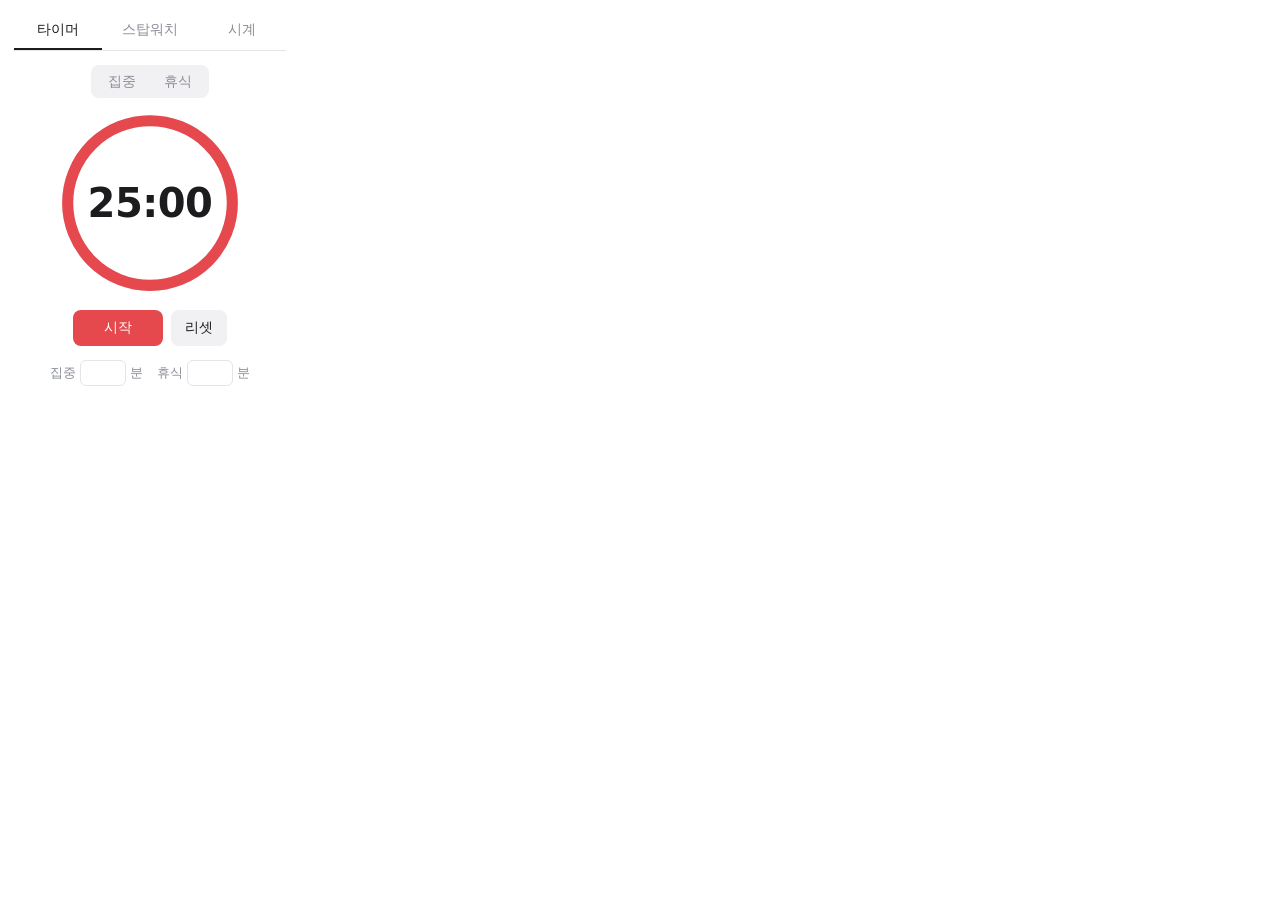
==== popup.html @ 349a6e18 "Add Focus Timer extension (timer/stopwatch/clock, badge countdown, notifications) Co-Authored-By: Cl" ====
<!doctype html>
<html lang="ko">
<head>
  <meta charset="utf-8" />
  <link rel="stylesheet" href="popup.css" />
</head>
<body>
  <nav class="tabs">
    <button data-tab="timer" class="on">타이머</button>
    <button data-tab="stopwatch">스탑워치</button>
    <button data-tab="clock">시계</button>
  </nav>

  <section id="timer" class="pane on">
    <div class="modes">
      <button data-mode="focus">집중</button>
      <button data-mode="break">휴식</button>
    </div>
    <div class="ring">
      <svg viewBox="0 0 120 120">
        <circle class="track" cx="60" cy="60" r="52" />
        <circle class="bar" id="bar" cx="60" cy="60" r="52" />
      </svg>
      <div class="big" id="tDisplay">25:00</div>
    </div>
    <div class="controls">
      <button id="tStart" class="primary">시작</button>
      <button id="tReset">리셋</button>
    </div>
    <div class="settings">
      <label>집중 <input id="focusMin" type="number" min="1" max="180" /> 분</label>
      <label>휴식 <input id="breakMin" type="number" min="1" max="180" /> 분</label>
    </div>
  </section>

  <section id="stopwatch" class="pane">
    <div class="big sw" id="swDisplay">00:00.00</div>
    <div class="controls">
      <button id="swStart" class="primary">시작</button>
      <button id="swLap">랩</button>
      <button id="swReset">리셋</button>
    </div>
    <ol id="laps"></ol>
  </section>

  <section id="clock" class="pane">
    <div class="big" id="clockTime">--:--:--</div>
    <div class="date" id="clockDate"></div>
  </section>

  <script src="popup.js"></script>
</body>
</html>
---- popup.css ----
:root {
  --bg: #ffffff; --fg: #1c1c1f; --muted: #8b8d98; --line: #e4e4e9;
  --accent: #e5484d; --rest: #30a46c; --btn: #f1f1f4;
}
@media (prefers-color-scheme: dark) {
  :root { --bg: #18191b; --fg: #edeef0; --line: #2e3035; --btn: #26282c; }
}
* { box-sizing: border-box; }
body { width: 300px; margin: 0; padding: 12px 14px 16px; background: var(--bg); color: var(--fg);
  font: 14px/1.4 system-ui, "Segoe UI", "Malgun Gothic", sans-serif; }
button { font: inherit; border: 0; border-radius: 8px; padding: 8px 14px; background: var(--btn);
  color: var(--fg); cursor: pointer; }
button:hover { filter: brightness(0.95); }
button.primary { background: var(--accent); color: #fff; min-width: 90px; }
body.rest button.primary { background: var(--rest); }

.tabs { display: flex; gap: 4px; border-bottom: 1px solid var(--line); margin-bottom: 14px; }
.tabs button { flex: 1; background: none; border-radius: 0; padding: 8px 10px; color: var(--muted);
  border-bottom: 2px solid transparent; }
.tabs button.on { color: var(--fg); border-bottom-color: var(--fg); }

.pane { display: none; text-align: center; }
.pane.on { display: block; }

.modes { display: inline-flex; background: var(--btn); border-radius: 8px; padding: 3px; margin-bottom: 10px; }
.modes button { padding: 4px 14px; background: none; color: var(--muted); }
.modes button.on { background: var(--bg); color: var(--fg); }

.ring { position: relative; width: 190px; height: 190px; margin: 0 auto 12px; }
.ring svg { width: 100%; height: 100%; transform: rotate(-90deg); }
.ring circle { fill: none; stroke-width: 7; }
.track { stroke: var(--line); }
.bar { stroke: var(--accent); stroke-linecap: round; }
body.rest .bar { stroke: var(--rest); }
.ring .big { position: absolute; inset: 0; display: grid; place-items: center; }

.big { font-size: 40px; font-weight: 600; font-variant-numeric: tabular-nums; letter-spacing: -0.5px; }
.big.sw { font-size: 36px; margin: 28px 0 18px; }
.controls { display: flex; gap: 8px; justify-content: center; }

.settings { display: flex; justify-content: center; gap: 14px; margin-top: 14px; color: var(--muted); font-size: 13px; }
.settings input { width: 46px; padding: 3px 4px; border: 1px solid var(--line); border-radius: 6px;
  background: var(--bg); color: var(--fg); text-align: center; font: inherit; }

#laps { max-height: 150px; overflow-y: auto; margin: 14px 0 0; padding: 0 4px; list-style: none;
  font-variant-numeric: tabular-nums; }
#laps li { display: flex; justify-content: space-between; padding: 5px 0; border-bottom: 1px solid var(--line); font-size: 13px; }
#laps li span:first-child { color: var(--muted); }

#clock .big { font-size: 48px; margin-top: 40px; }
.date { color: var(--muted); margin: 6px 0 40px; }
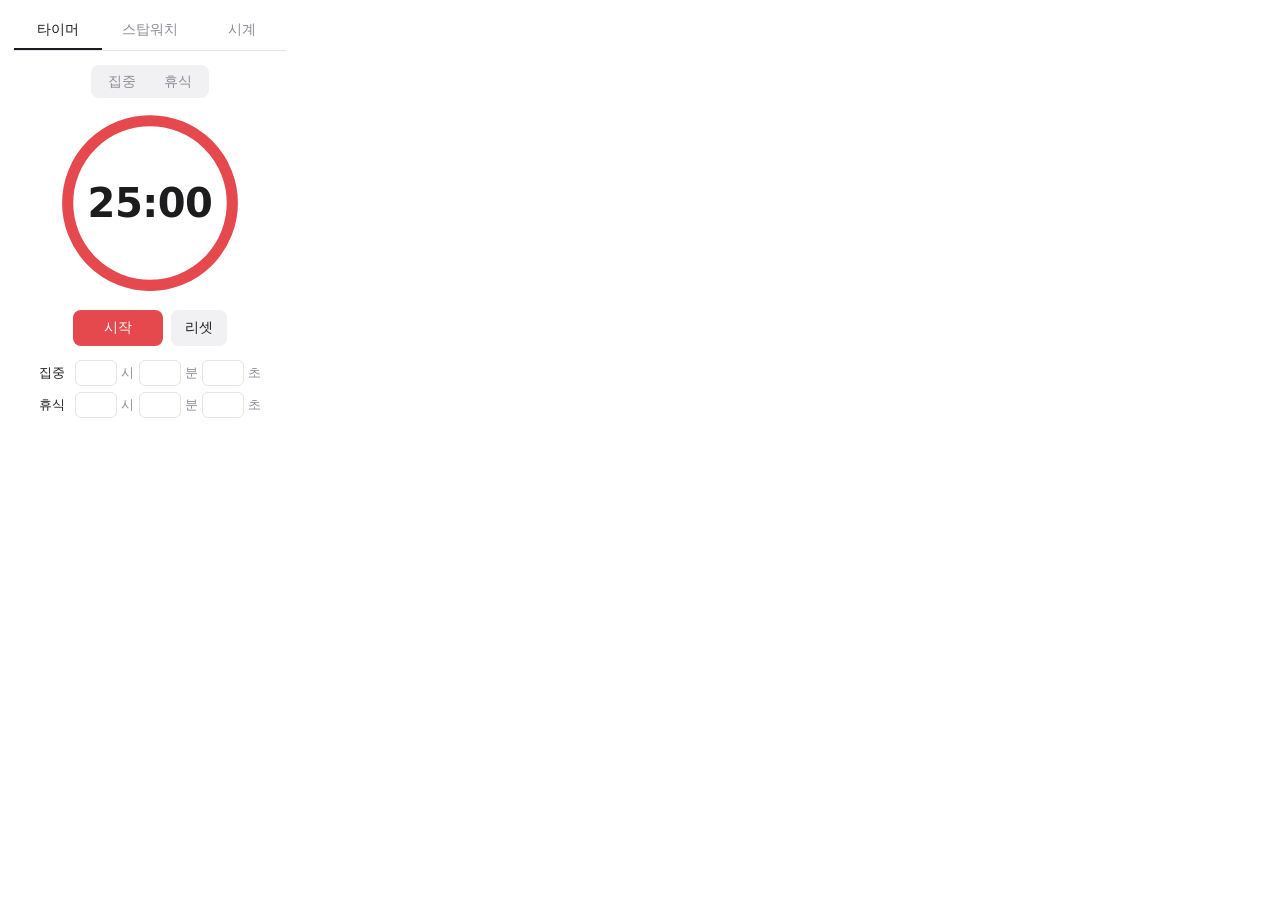
==== commit 486651c4: "Timer: set and display hours/minutes/seconds Co-Authored-By: Claude Opus 5.5 <noreply@anthropic.com>" ====
--- a/popup.html
+++ b/popup.html
@@ -28,8 +28,18 @@
       <button id="tReset">리셋</button>
     </div>
     <div class="settings">
-      <label>집중 <input id="focusMin" type="number" min="1" max="180" /> 분</label>
-      <label>휴식 <input id="breakMin" type="number" min="1" max="180" /> 분</label>
+      <div class="row" data-key="focusSec">
+        <span>집중</span>
+        <input data-u="3600" type="number" min="0" max="23" /> 시
+        <input data-u="60" type="number" min="0" max="59" /> 분
+        <input data-u="1" type="number" min="0" max="59" /> 초
+      </div>
+      <div class="row" data-key="breakSec">
+        <span>휴식</span>
+        <input data-u="3600" type="number" min="0" max="23" /> 시
+        <input data-u="60" type="number" min="0" max="59" /> 분
+        <input data-u="1" type="number" min="0" max="59" /> 초
+      </div>
     </div>
   </section>
 
--- a/popup.css
+++ b/popup.css
@@ -38,8 +38,9 @@
 .big.sw { font-size: 36px; margin: 28px 0 18px; }
 .controls { display: flex; gap: 8px; justify-content: center; }
 
-.settings { display: flex; justify-content: center; gap: 14px; margin-top: 14px; color: var(--muted); font-size: 13px; }
-.settings input { width: 46px; padding: 3px 4px; border: 1px solid var(--line); border-radius: 6px;
+.settings { display: flex; flex-direction: column; align-items: center; gap: 6px; margin-top: 14px; color: var(--muted); font-size: 13px; }
+.settings .row span { margin-right: 6px; color: var(--fg); }
+.settings input { width: 42px; padding: 3px 4px; border: 1px solid var(--line); border-radius: 6px;
   background: var(--bg); color: var(--fg); text-align: center; font: inherit; }
 
 #laps { max-height: 150px; overflow-y: auto; margin: 14px 0 0; padding: 0 4px; list-style: none;
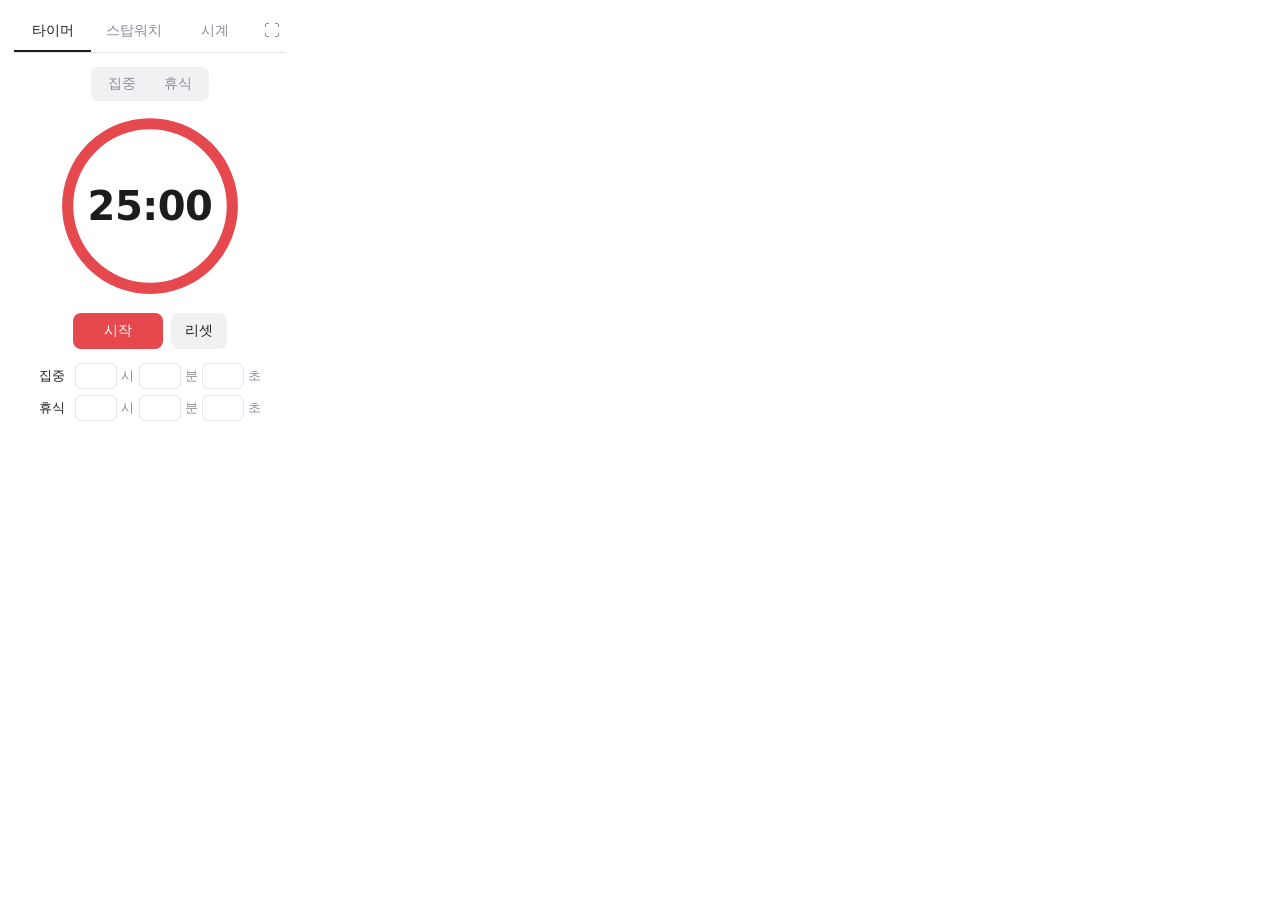
==== commit 18e91be7: "Popup: button to open the full-screen web page Co-Authored-By: Claude Opus 5.5 <noreply@anthropic.co" ====
--- a/popup.html
+++ b/popup.html
@@ -9,6 +9,7 @@
     <button data-tab="timer" class="on">타이머</button>
     <button data-tab="stopwatch">스탑워치</button>
     <button data-tab="clock">시계</button>
+    <button id="openWeb" class="web" title="큰 화면으로 보기">⛶</button>
   </nav>
 
   <section id="timer" class="pane on">
--- a/popup.css
+++ b/popup.css
@@ -18,6 +18,8 @@
 .tabs button { flex: 1; background: none; border-radius: 0; padding: 8px 10px; color: var(--muted);
   border-bottom: 2px solid transparent; }
 .tabs button.on { color: var(--fg); border-bottom-color: var(--fg); }
+.tabs button.web { flex: 0; padding: 8px 6px; font-size: 16px; }
+.tabs button.web:hover { color: var(--fg); }
 
 .pane { display: none; text-align: center; }
 .pane.on { display: block; }
